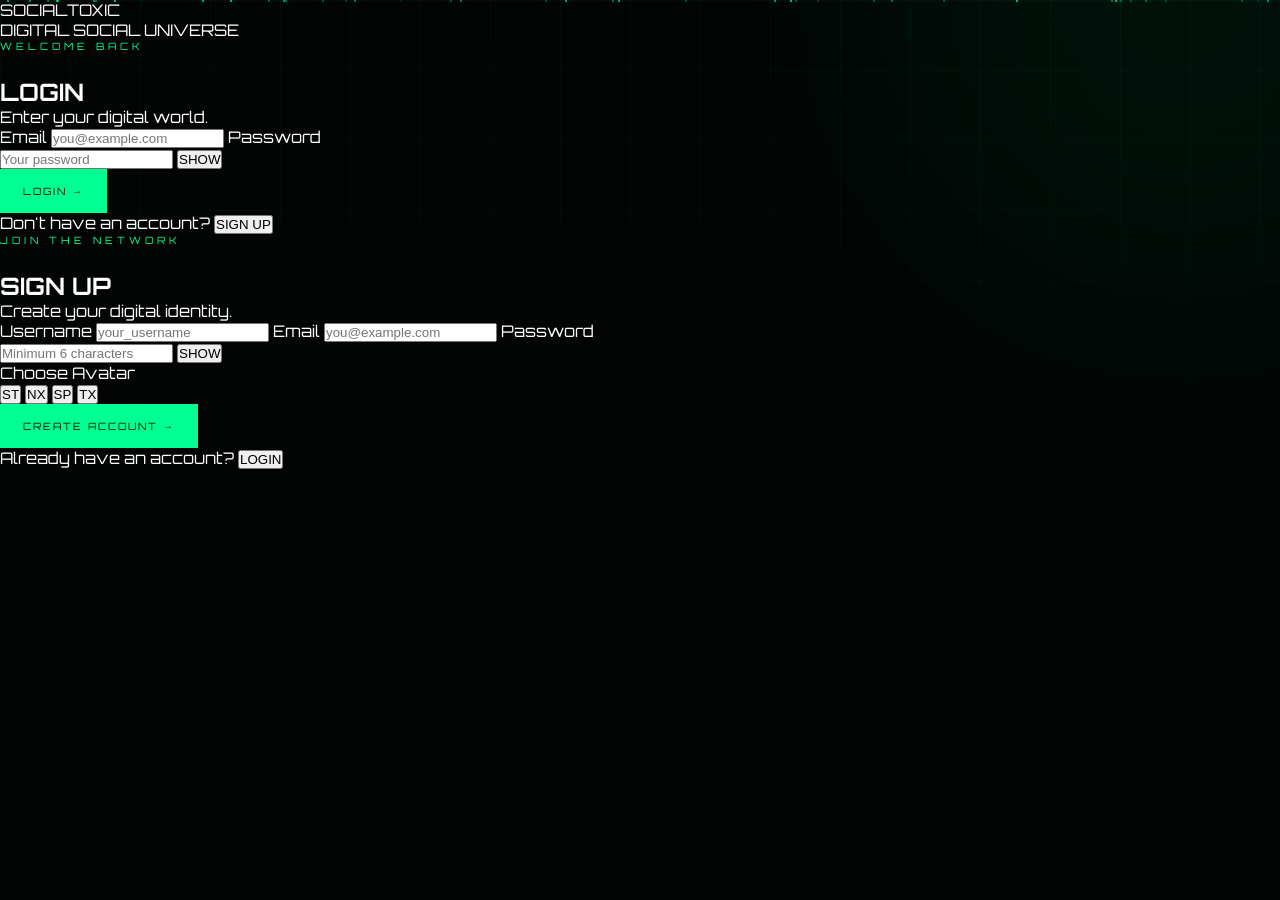
==== auth.html @ e110e4df "Create auth.html hehehe" ====
<!DOCTYPE html>
<html lang="en">
<head>
<meta charset="UTF-8">
<meta name="viewport" content="width=device-width, initial-scale=1.0">

<title>Login | Social Toxic</title>

<link rel="stylesheet" href="style.css">
</head>

<body class="auth-page">

<div id="particles"></div>

<div class="auth-background">
    <div class="auth-orb orb-one"></div>
    <div class="auth-orb orb-two"></div>
</div>

<main class="auth-wrapper">

    <section class="auth-card">

        <div class="auth-brand">
            SOCIAL<span>TOXIC</span>
        </div>

        <div class="auth-subtitle">
            DIGITAL SOCIAL UNIVERSE
        </div>

        <!-- LOGIN -->

        <div id="loginPanel" class="auth-panel active">

            <span class="eyebrow">
                WELCOME BACK
            </span>

            <h1>
                LOGIN
            </h1>

            <p class="auth-description">
                Enter your digital world.
            </p>

            <form id="loginForm">

                <label>Email</label>

                <input
                    id="loginEmail"
                    type="email"
                    placeholder="you@example.com"
                    autocomplete="email"
                    required
                >

                <label>Password</label>

                <div class="password-field">

                    <input
                        id="loginPassword"
                        type="password"
                        placeholder="Your password"
                        autocomplete="current-password"
                        required
                    >

                    <button
                        type="button"
                        onclick="togglePassword('loginPassword')">
                        SHOW
                    </button>

                </div>

                <button
                    type="submit"
                    class="btn primary auth-submit">
                    LOGIN →
                </button>

                <div
                    id="loginMessage"
                    class="auth-message">
                </div>

            </form>

            <div class="auth-switch">
                Don't have an account?

                <button
                    type="button"
                    onclick="showSignup()">
                    SIGN UP
                </button>
            </div>

        </div>

        <!-- SIGN UP -->

        <div id="signupPanel" class="auth-panel">

            <span class="eyebrow">
                JOIN THE NETWORK
            </span>

            <h1>
                SIGN UP
            </h1>

            <p class="auth-description">
                Create your digital identity.
            </p>

            <form id="signupForm">

                <label>Username</label>

                <input
                    id="signupUsername"
                    type="text"
                    placeholder="your_username"
                    minlength="3"
                    maxlength="20"
                    autocomplete="username"
                    required
                >

                <label>Email</label>

                <input
                    id="signupEmail"
                    type="email"
                    placeholder="you@example.com"
                    autocomplete="email"
                    required
                >

                <label>Password</label>

                <div class="password-field">

                    <input
                        id="signupPassword"
                        type="password"
                        placeholder="Minimum 6 characters"
                        minlength="6"
                        autocomplete="new-password"
                        required
                    >

                    <button
                        type="button"
                        onclick="togglePassword('signupPassword')">
                        SHOW
                    </button>

                </div>

                <label>Choose Avatar</label>

                <div
                    id="avatarChoices"
                    class="avatar-choices">

                    <button
                        type="button"
                        class="avatar-choice selected"
                        data-avatar="cyber">
                        <span class="avatar-image avatar-cyber">ST</span>
                    </button>

                    <button
                        type="button"
                        class="avatar-choice"
                        data-avatar="neon">
                        <span class="avatar-image avatar-neon">NX</span>
                    </button>

                    <button
                        type="button"
                        class="avatar-choice"
                        data-avatar="space">
                        <span class="avatar-image avatar-space">SP</span>
                    </button>

                    <button
                        type="button"
                        class="avatar-choice"
                        data-avatar="toxic">
                        <span class="avatar-image avatar-toxic">TX</span>
                    </button>

                </div>

                <button
                    type="submit"
                    class="btn primary auth-submit">
                    CREATE ACCOUNT →
                </button>

                <div
                    id="signupMessage"
                    class="auth-message">
                </div>

            </form>

            <div class="auth-switch">
                Already have an account?

                <button
                    type="button"
                    onclick="showLogin()">
                    LOGIN
                </button>
            </div>

        </div>

    </section>

</main>

<script src="script.js"></script>

</body>
</html>
---- style.css ----
@import url('https://fonts.googleapis.com/css2?family=Orbitron:wght@400;500;600;700;800;900&display=swap');

:root {
    --green: #00ff91;
    --bg: #020504;
    --panel: rgba(255,255,255,.035);
    --border: rgba(255,255,255,.09);
    --text: #fff;
    --muted: #707775;
}

* {
    margin: 0;
    padding: 0;
    box-sizing: border-box;
}

html {
    scroll-behavior: smooth;
}

body {
    background: var(--bg);
    color: var(--text);
    font-family: Orbitron, sans-serif;
    overflow-x: hidden;
}

/* GRID */

body::before {
    content: "";
    position: fixed;
    inset: 0;

    background:
        linear-gradient(rgba(0,255,145,.035) 1px, transparent 1px),
        linear-gradient(90deg, rgba(0,255,145,.035) 1px, transparent 1px);

    background-size: 70px 70px;

    mask-image: linear-gradient(
        to bottom,
        black,
        transparent 90%
    );

    pointer-events: none;
    z-index: -5;
}

/* LIGHT */

body::after {
    content: "";

    position: fixed;

    width: 600px;
    height: 600px;

    border-radius: 50%;

    background: rgba(0,255,145,.05);

    filter: blur(120px);

    top: -300px;
    right: -200px;

    z-index: -6;
}

/* PARTICLES */

#particles {
    position: fixed;
    inset: 0;

    pointer-events: none;

    z-index: -1;
}

.particle {
    position: absolute;

    width: 2px;
    height: 2px;

    background: var(--green);

    border-radius: 50%;

    box-shadow:
        0 0 10px var(--green);

    animation:
        particleFloat linear infinite;
}

@keyframes particleFloat {

    from {
        transform:
            translate3d(0,100vh,0)
            rotate(0deg);
        opacity: 0;
    }

    20% {
        opacity: .8;
    }

    80% {
        opacity: .8;
    }

    to {
        transform:
            translate3d(100px,-20vh,0)
            rotate(360deg);
        opacity: 0;
    }
}

/* HEADER */

header {
    height: 82px;

    padding: 0 6%;

    display: flex;
    align-items: center;
    justify-content: space-between;

    position: sticky;
    top: 0;

    z-index: 100;

    background: rgba(2,5,4,.75);

    backdrop-filter: blur(20px);

    border-bottom:
        1px solid var(--border);
}

.logo {
    text-decoration: none;

    color: white;

    font-size: 21px;
    font-weight: 900;

    letter-spacing: 2px;
}

.logo span {
    color: var(--green);
}

nav {
    display: flex;
    gap: 35px;
}

nav a {
    color: #777;

    text-decoration: none;

    font-size: 10px;

    letter-spacing: 2px;

    transition: .3s;
}

nav a:hover,
nav a.active {
    color: var(--green);

    text-shadow:
        0 0 15px rgba(0,255,145,.6);
}

.nav-right {
    display: flex;
    align-items: center;
    gap: 15px;
}

#navUser {
    font-size: 10px;
    color: var(--green);
}

.menu-btn {
    display: none;

    background: none;

    border: 0;

    color: white;

    font-size: 24px;
}

/* LOADER */

#loader {
    position: fixed;
    inset: 0;

    background: #020504;

    display: flex;
    align-items: center;
    justify-content: center;
    flex-direction: column;

    z-index: 1000;

    transition:
        opacity .7s,
        visibility .7s;
}

#loader.hide {
    opacity: 0;
    visibility: hidden;
}

.loader-logo {
    font-size: 25px;
    font-weight: 900;
}

.loader-logo span {
    color: var(--green);
}

.loader-bar {
    width: 180px;
    height: 2px;

    background: #111;

    margin-top: 25px;

    overflow: hidden;
}

.loader-bar::after {
    content: "";

    display: block;

    height: 100%;
    width: 100%;

    background: var(--green);

    transform:
        translateX(-100%);

    animation:
        load 1.4s forwards;
}

@keyframes load {

    to {
        transform: translateX(0);
    }

}

/* PAGE TRANSITION */

.page-transition {
    animation:
        pageIn .9s cubic-bezier(.2,.7,.2,1);
}

@keyframes pageIn {

    from {
        opacity: 0;
        transform:
            perspective(1000px)
            rotateX(8deg)
            translateY(50px)
            scale(.96);
    }

    to {
        opacity: 1;
        transform:
            perspective(1000px)
            rotateX(0)
            translateY(0)
            scale(1);
    }

}

/* HERO */

.hero {
    min-height:
        calc(100vh - 82px);

    padding:
        80px 8%;

    display: flex;

    align-items: center;

    position: relative;
}

.hero-content {
    width: 55%;

    position: relative;

    z-index: 5;
}

.eyebrow {
    color: var(--green);

    font-size: 10px;

    letter-spacing: 4px;

    margin-bottom: 25px;

    display: block;
}

.hero h1,
.page-hero h1 {
    font-size:
        clamp(65px,9vw,145px);

    line-height: .82;

    letter-spacing: -7px;
}

.hero h1 span,
.page-hero h1 span,
h2 b,
.big-text span {
    color: var(--green);
}

.hero p,
.page-hero p {
    color: var(--muted);

    max-width: 570px;

    font-family: Arial, sans-serif;

    line-height: 1.8;

    margin:
        35px 0;
}

.hero-buttons {
    display: flex;
    gap: 15px;
    flex-wrap: wrap;
}

.btn {
    display: inline-block;

    border:
        1px solid var(--border);

    background:
        rgba(255,255,255,.02);

    color: white;

    padding:
        15px 22px;

    font-family: Orbitron;

    font-size: 10px;

    letter-spacing: 2px;

    text-decoration: none;

    cursor: pointer;

    transition: .35s;
}

.btn:hover {
    border-color: var(--green);

    transform:
        translateY(-5px)
        perspective(500px)
        rotateX(8deg);

    box-shadow:
        0 15px 40px rgba(0,255,145,.08);
}

.btn.primary {
    background: var(--green);

    color: #001208;

    border-color: var(--green);
}

.btn.danger {
    color: #ff667a;
    border-color: rgba(255,80,100,.3);
}

.full {
    width: 100%;
}

/* HERO 3D */

.hero-3d {
    position: absolute;

    right: 7%;

    width: 480px;
    height: 480px;

    perspective: 1000px;
}

.planet {
    position: absolute;

    left: 120px;
    top: 110px;

    width: 240px;
    height: 240px;

    border-radius: 50%;

    transform-style: preserve-3d;

    animation:
        planetFloat 5s ease-in-out infinite;

    background:
        radial-gradient(
            circle at 35% 30%,
            rgba(0,255,145,.2),
            rgba(0,0,0,.8) 65%
        );

    box-shadow:
        inset -25px -20px 60px #000,
        0 0 70px rgba(0,255,145,.08);
}

.planet-core {
    position: absolute;

    inset: 0;

    display: flex;

    align-items: center;
    justify-content: center;

    color: var(--green);

    font-size: 35px;
    font-weight: 900;

    text-shadow:
        0 0 30px var(--green);
}

.planet-ring {
    position: absolute;

    width: 380px;
    height: 90px;

    border:
        1px solid rgba(0,255,145,.6);

    border-radius: 50%;

    left: -70px;
    top: 75px;

    transform-style: preserve-3d;
}

.ring-a {
    transform: rotateX(70deg) rotateZ(10deg);

    animation:
        ringSpin 8s linear infinite;
}

.ring-b {
    transform: rotateX(70deg) rotateZ(-50deg);

    opacity: .4;

    animation:
        ringSpin 11s linear infinite reverse;
}

.ring-c {
    transform: rotateY(70deg);

    opacity: .2;

    animation:
        ringSpin 15s linear infinite;
}

@keyframes ringSpin {

    to {
        transform:
            rotateX(70deg)
            rotateZ(370deg);
    }

}

@keyframes planetFloat {

    0%,100% {
        transform:
            translateY(0)
            rotateY(0);
    }

    50% {
        transform:
            translateY(-25px)
            rotateY(25deg);
    }

}

/* CUBE */

.floating-cube {
    position: absolute;

    width: 100px;
    height: 100px;

    right: 30px;
    top: 50px;

    transform-style: preserve-3d;

    animation:
        cubeRotate 9s linear infinite;
}

.cube-face {
    position: absolute;

    width: 100px;
    height: 100px;

    border:
        1px solid var(--green);

    background:
        rgba(0,255,145,.025);

    color: var(--green);

    display: flex;

    align-items: center;
    justify-content: center;

    font-size: 12px;

    box-shadow:
        inset 0 0 30px rgba(0,255,145,.08);
}

.cube-front {
    transform: translateZ(50px);
}

.cube-back {
    transform:
        rotateY(180deg)
        translateZ(50px);
}

.cube-left {
    transform:
        rotateY(-90deg)
        translateZ(50px);
}

.cube-right {
    transform:
        rotateY(90deg)
        translateZ(50px);
}

.cube-top {
    transform:
        rotateX(90deg)
        translateZ(50px);
}

.cube-bottom {
    transform:
        rotateX(-90deg)
        translateZ(50px);
}

@keyframes cubeRotate {

    to {
        transform:
            rotateX(360deg)
            rotateY(360deg)
            rotateZ(180deg);
    }

}

/* STATS */

.stats-section {
    padding:
        70px 8%;

    border-top:
        1px solid var(--border);

    border-bottom:
        1px solid var(--border);

    display: flex;

    justify-content: center;

    gap: 150px;
}

.stat {
    text-align: center;
}

.stat strong {
    font-size: 30px;

    color: var(--green);
}

.stat span {
    display: block;

    color: #555;

    font-size: 9px;

    letter-spacing: 3px;

    margin-top: 10px;
}

/* FEATURE */

.feature-section {
    padding:
        150px 8%;
}

.section-heading {
    margin-bottom: 80px;
}

.section-heading span {
    color: #555;

    font-size: 10px;

    letter-spacing: 3px;
}

.section-heading h2 {
    margin-top: 25px;

    font-size:
        clamp(50px,7vw,100px);

    line-height: .9;
}

.feature-grid {
    display: grid;

    grid-template-columns:
        repeat(3,1fr);

    gap: 25px;
}

.feature-card {
    min-height: 320px;

    padding: 35px;

    border:
        1px solid var(--border);

    background:
        linear-gradient(
            145deg,
            rgba(255,255,255,.035),
            rgba(255,255,255,.005)
        );

    transform-style: preserve-3d;

    transition:
        transform .15s ease,
        border .3s;
}

.feature-card:hover {
    border-color:
        rgba(0,255,145,.5);
}

.feature-number {
    color: #333;
}

.feature-icon {
    font-size: 40px;

    color: var(--green);

    margin:
        50px 0 25px;
}

.feature-card h3 {
    margin-bottom: 15px;
}

.feature-card p {
    color: #666;

    font-family: Arial;

    line-height: 1.7;
}

/* BIG 3D */

.big-3d-section {
    height: 700px;

    position: relative;

    display: flex;

    align-items: center;

    justify-content: center;

    overflow: hidden;
}

.wire-sphere {
    position: absolute;

    width: 500px;
    height: 500px;

    border-radius: 50%;

    border:
        1px solid rgba(0,255,145,.3);

    box-shadow:
        inset 0 0 70px rgba(0,255,145,.05),
        0 0 80px rgba(0,255,145,.06);

    animation:
        sphereRotate 12s linear infinite;
}

.wire-sphere::before,
.wire-sphere::after {
    content: "";

    position: absolute;

    inset: 25px;

    border:
        1px solid rgba(0,255,145,.25);

    border-radius: 50%;
}

.wire-sphere::after {
    transform:
        rotateX(70deg);
}

@keyframes sphereRotate {

    to {
        transform:
            rotateY(360deg)
            rotateX(360deg);
    }

}

.big-text {
    position: relative;

    z-index: 2;

    text-align: center;

    font-size:
        clamp(50px,8vw,110px);

    line-height: .85;

    font-weight: 900;
}

/* PAGE */

.page {
    padding:
        110px 8%;

    min-height:
        calc(100vh - 82px);
}

.page-hero {
    margin-bottom: 90px;
}

.page-hero h1 {
    margin-bottom: 25px;
}

/* SEARCH */

.search-area {
    margin-bottom: 40px;
}

.search-area input {
    width: 100%;

    max-width: 600px;

    padding: 18px 20px;

    background:
        rgba(255,255,255,.025);

    border:
        1px solid var(--border);

    color: white;

    outline: none;

    font-family: Orbitron;
}

.search-area input:focus {
    border-color:
        var(--green);

    box-shadow:
        0 0 30px rgba(0,255,145,.05);
}

/* TRENDING */

.trend-grid {
    display: grid;

    grid-template-columns:
        repeat(2,1fr);

    gap: 25px;
}

.trend-card {
    min-height: 330px;

    padding: 35px;

    position: relative;

    overflow: hidden;

    border:
        1px solid var(--border);

    background:
        rgba(255,255,255,.025);

    transform-style: preserve-3d;

    transition: .4s;
}

.trend-card:hover {
    border-color:
        var(--green);

    transform:
        perspective(1000px)
        rotateX(5deg)
        rotateY(-5deg)
        translateY(-10px);
}

.trend-big {
    position: absolute;

    right: 25px;
    top: 20px;

    font-size: 100px;

    font-weight: 900;

    color:
        rgba(0,255,145,.035);

    transform:
        translateZ(50px);
}

.trend-card h2 {
    margin-top: 150px;

    position: relative;

    z-index: 2;
}

.trend-card p {
    color: #666;

    margin:
        15px 0 25px;
}

.trend-card button {
    background: none;

    border:
        1px solid var(--border);

    color: #888;

    padding: 10px 15px;

    cursor: pointer;
}

/* COMMUNITY */

.community-layout {
    display: grid;

    grid-template-columns:
        minmax(0,1.5fr)
        minmax(280px,.7fr);

    gap: 30px;
}

.create-box,
.post-card,
.rooms {
    border:
        1px solid var(--border);

    background:
        rgba(255,255,255,.025);

    padding: 25px;

    margin-bottom: 25px;
}

.create-user {
    display: flex;

    align-items: center;

    gap: 12px;
}

.mini-avatar {
    width: 45px;
    height: 45px;

    border:
        1px solid var(--green);

    border-radius: 50%;

    display: flex;

    align-items: center;
    justify-content: center;

    color: var(--green);
}

.create-box textarea {
    width: 100%;

    height: 120px;

    margin:
        20px 0;

    resize: vertical;

    background:
        rgba(0,0,0,.3);

    border:
        1px solid var(--border);

    color: white;

    padding: 15px;

    font-family: Arial;

    outline: none;
}

.create-footer {
    display: flex;

    justify-content: space-between;

    align-items: center;
}

#postStatus {
    color: #555;

    font-size: 9px;
}

.post-card {
    transition: .4s;
}

.post-card:hover {
    transform:
        translateY(-5px);

    border-color:
        rgba(0,255,145,.3);
}

.post-header {
    display: flex;

    gap: 12px;

    align-items: center;
}

.post-avatar {
    width: 42px;
    height: 42px;

    border-radius: 50%;

    border:
        1px solid var(--green);

    display: flex;

    align-items: center;
    justify-content: center;

    color: var(--green);
}

.post-time {
    color: #444;

    font-size: 9px;
}

.post-content {
    margin:
        25px 0;

    color: #bbb;

    font-family: Arial;

    line-height: 1.7;

    white-space: pre-wrap;
}

.post-actions {
    display: flex;

    gap: 8px;
}

.post-actions button {
    background:
        rgba(255,255,255,.02);

    border:
        1px solid var(--border);

    color: #777;

    padding: 9px 12px;

    cursor: pointer;
}

.post-actions button:hover {
    color: var(--green);

    border-color:
        var(--green);
}

.rooms {
    position: sticky;
    top: 110px;

    height: fit-content;
}

.rooms h3 {
    margin-bottom: 20px;
}

.room {
    display: flex;

    align-items: center;

    gap: 15px;

    padding:
        18px 0;

    border-bottom:
        1px solid #111;
}

.online {
    width: 8px;
    height: 8px;

    border-radius: 50%;

    background: var(--green);

    box-shadow:
        0 0 10px var(--green);
}

.room small {
    display: block;

    color: #555;

    margin-top: 5px;
}

/* PROFILE */

.profile-container {
    display: flex;

    justify-content: center;
}

.profile-card {
    width: min(850px,100%);

    text-align: center;

    padding: 70px 30px;

    border:
        1px solid var(--border);

    background:
        rgba(255,255,255,.02);

    transform-style: preserve-3d;
}

.profile-avatar {
    width: 170px;
    height: 170px;

    margin:
        0 auto 40px;

    border:
        1px solid var(--green);

    border-radius: 50%;

    display: flex;

    align-items: center;
    justify-content: center;

    color: var(--green);

    font-size: 40px;

    font-weight: 900;

    box-shadow:
        0 0 50px rgba(0,255,145,.06);

    animation:
        avatarFloat 4s ease-in-out infinite;
}

@keyframes avatarFloat {

    50% {
        transform:
            translateY(-12px)
            rotateY(15deg);
    }

}

.profile-card h1 {
    font-size:
        clamp(50px,7vw,90px);

    margin-top: 20px;
}

.username {
    color: var(--green);

    margin:
        20px 0;
}

.profile-card > p {
    color: #666;

    font-family: Arial;

    max-width: 500px;

    margin: auto;
}

.profile-stats {
    display: flex;

    justify-content: center;

    gap: 80px;

    margin:
        50px 0;
}

.profile-stats strong {
    display: block;

    font-size: 25px;
}

.profile-stats span {
    display: block;

    color: #555;

    font-size: 9px;

    margin-top: 8px;
}

.profile-buttons {
    display: flex;

    justify-content: center;

    gap: 10px;

    flex-wrap: wrap;
}

/* MODAL */

.modal {
    position: fixed;

    inset: 0;

    background:
        rgba(0,0,0,.75);

    backdrop-filter:
        blur(15px);

    display: none;

    align-items: center;
    justify-content: center;

    z-index: 500;

    padding: 20px;
}

.modal.active {
    display: flex;

    animation:
        modalIn .4s ease;
}

@keyframes modalIn {

    from {
        opacity: 0;

        transform:
            perspective(1000px)
            rotateX(-20deg)
            scale(.8);
    }

    to {
        opacity: 1;

        transform:
            rotateX(0)
            scale(1);
    }

}

.modal-box {
    width: min(500px,100%);

    padding: 35px;

    background:
        #060907;

    border:
        1px solid var(--green);

    box-shadow:
        0 0 80px rgba(0,255,145,.08);

    position: relative;
}

.modal-box h2 {
    margin-bottom: 30px;
}

.modal-box h2 span {
    color: var(--green);
}

.modal-box label {
    display: block;

    color: #555;

    font-size: 9px;

    margin:
        18px 0 7px;
}

.modal-box input,
.modal-box textarea {
    width: 100%;

    padding: 13px;

    background:
        #020403;

    border:
        1px solid #1a1f1c;

    color: white;

    outline: none;

    font-family: Arial;
}

.modal-box textarea {
    height: 100px;

    resize: vertical;
}

.modal-box input:focus,
.modal-box textarea:focus {
    border-color:
        var(--green);
}

.close {
    position: absolute;

    top: 15px;
    right: 20px;

    background: none;

    border: 0;

    color: #777;

    font-size: 25px;

    cursor: pointer;
}

.setting-row {
    display: flex;

    align-items: center;

    justify-content: space-between;

    padding:
        20px 0;

    border-bottom:
        1px solid #151515;
}

.setting-row small {
    display: block;

    color: #555;

    margin-top: 5px;
}

/* FOOTER */

footer {
    padding:
        35px 8%;

    border-top:
        1px solid #111;

    color: #444;

    font-size: 9px;

    letter-spacing: 2px;

    display: flex;

    justify-content: space-between;
}

/* DISABLE 3D */

body.no-3d .tilt,
body.no-3d .planet,
body.no-3d .floating-cube,
body.no-3d .wire-sphere {
    animation: none !important;

    transform: none !important;
}

/* MOBILE */

@media(max-width:850px) {

    nav {
        display: none;
    }

    .menu-btn {
        display: block;
    }

    #navUser {
        display: none;
    }

    .hero {
        flex-direction: column;

        align-items: flex-start;

        padding-top: 80px;
    }

    .hero-content {
        width: 100%;
    }

    .hero-3d {
        position: relative;

        right: auto;

        width: 330px;
        height: 350px;

        margin:
            70px auto 0;

        transform:
            scale(.75);
    }

    .stats-section {
        gap: 30px;

        justify-content:
            space-between;
    }

    .feature-grid,
    .trend-grid,
    .community-layout {
        grid-template-columns: 1fr;
    }

    .rooms {
        position: relative;
        top: 0;
    }

    .profile-stats {
        gap: 25px;
    }

    footer {
        flex-direction: column;

        gap: 10px;
    }

}
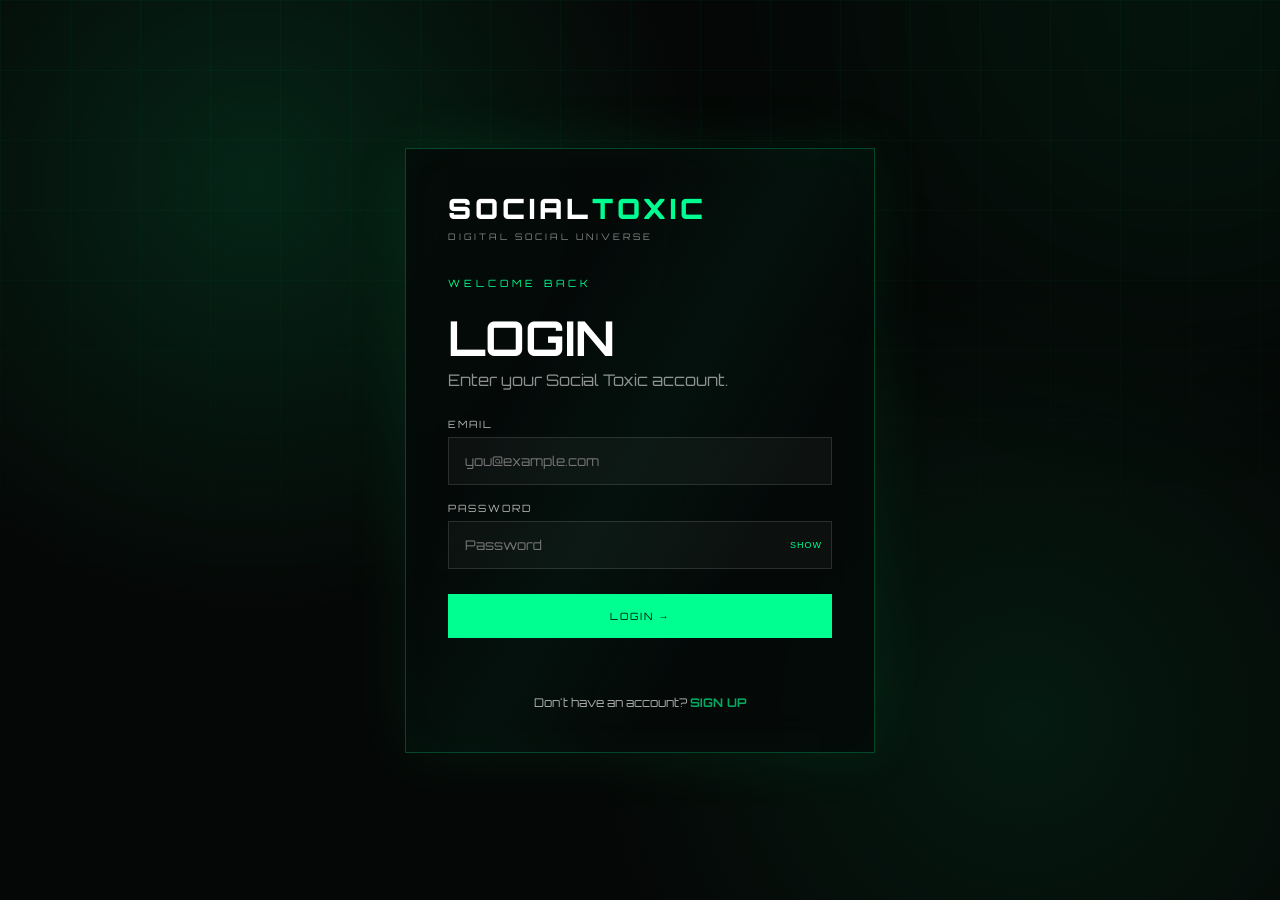
==== commit 02ccf5c8: "Update auth.html" ====
--- a/auth.html
+++ b/auth.html
@@ -13,14 +13,9 @@
 
 <div id="particles"></div>
 
-<div class="auth-background">
-    <div class="auth-orb orb-one"></div>
-    <div class="auth-orb orb-two"></div>
-</div>
-
 <main class="auth-wrapper">
 
-    <section class="auth-card">
+    <div class="auth-card">
 
         <div class="auth-brand">
             SOCIAL<span>TOXIC</span>
@@ -32,18 +27,16 @@
 
         <!-- LOGIN -->
 
-        <div id="loginPanel" class="auth-panel active">
+        <section id="loginPanel" class="auth-panel active">
 
             <span class="eyebrow">
                 WELCOME BACK
             </span>
 
-            <h1>
-                LOGIN
-            </h1>
+            <h1>LOGIN</h1>
 
             <p class="auth-description">
-                Enter your digital world.
+                Enter your Social Toxic account.
             </p>
 
             <form id="loginForm">
@@ -54,7 +47,6 @@
                     id="loginEmail"
                     type="email"
                     placeholder="you@example.com"
-                    autocomplete="email"
                     required
                 >
 
@@ -65,8 +57,7 @@
                     <input
                         id="loginPassword"
                         type="password"
-                        placeholder="Your password"
-                        autocomplete="current-password"
+                        placeholder="Password"
                         required
                     >
 
@@ -92,6 +83,7 @@
             </form>
 
             <div class="auth-switch">
+
                 Don't have an account?
 
                 <button
@@ -99,21 +91,21 @@
                     onclick="showSignup()">
                     SIGN UP
                 </button>
+
             </div>
 
-        </div>
+        </section>
+
 
         <!-- SIGN UP -->
 
-        <div id="signupPanel" class="auth-panel">
+        <section id="signupPanel" class="auth-panel">
 
             <span class="eyebrow">
-                JOIN THE NETWORK
+                JOIN SOCIAL TOXIC
             </span>
 
-            <h1>
-                SIGN UP
-            </h1>
+            <h1>SIGN UP</h1>
 
             <p class="auth-description">
                 Create your digital identity.
@@ -129,7 +121,6 @@
                     placeholder="your_username"
                     minlength="3"
                     maxlength="20"
-                    autocomplete="username"
                     required
                 >
 
@@ -139,7 +130,6 @@
                     id="signupEmail"
                     type="email"
                     placeholder="you@example.com"
-                    autocomplete="email"
                     required
                 >
 
@@ -152,7 +142,6 @@
                         type="password"
                         placeholder="Minimum 6 characters"
                         minlength="6"
-                        autocomplete="new-password"
                         required
                     >
 
@@ -164,41 +153,41 @@
 
                 </div>
 
+
                 <label>Choose Avatar</label>
 
-                <div
-                    id="avatarChoices"
-                    class="avatar-choices">
+                <div class="avatar-choices">
 
                     <button
                         type="button"
                         class="avatar-choice selected"
-                        data-avatar="cyber">
-                        <span class="avatar-image avatar-cyber">ST</span>
+                        data-avatar="ST">
+                        ST
                     </button>
 
                     <button
                         type="button"
                         class="avatar-choice"
-                        data-avatar="neon">
-                        <span class="avatar-image avatar-neon">NX</span>
+                        data-avatar="NX">
+                        NX
                     </button>
 
                     <button
                         type="button"
                         class="avatar-choice"
-                        data-avatar="space">
-                        <span class="avatar-image avatar-space">SP</span>
+                        data-avatar="SP">
+                        SP
                     </button>
 
                     <button
                         type="button"
                         class="avatar-choice"
-                        data-avatar="toxic">
-                        <span class="avatar-image avatar-toxic">TX</span>
-                    </button>
-
-                </div>
+                        data-avatar="TX">
+                        TX
+                    </button>
+
+                </div>
+
 
                 <button
                     type="submit"
@@ -213,7 +202,9 @@
 
             </form>
 
+
             <div class="auth-switch">
+
                 Already have an account?
 
                 <button
@@ -221,11 +212,12 @@
                     onclick="showLogin()">
                     LOGIN
                 </button>
+
             </div>
 
-        </div>
-
-    </section>
+        </section>
+
+    </div>
 
 </main>
 
--- a/style.css
+++ b/style.css
@@ -1605,3 +1605,319 @@
     }
 
 }
+/* ==========================================
+   AUTHENTICATION
+========================================== */
+
+.auth-page {
+    min-height: 100vh;
+    overflow-x: hidden;
+    display: flex;
+    align-items: center;
+    justify-content: center;
+    background:
+        radial-gradient(
+            circle at 20% 20%,
+            rgba(0,255,145,.12),
+            transparent 35%
+        ),
+        radial-gradient(
+            circle at 80% 80%,
+            rgba(0,255,145,.08),
+            transparent 35%
+        ),
+        #050706;
+}
+
+.auth-wrapper {
+    position: relative;
+    z-index: 10;
+    width: min(92%, 470px);
+    padding: 30px 0;
+}
+
+.auth-card {
+    position: relative;
+    padding: 42px;
+    border: 1px solid rgba(0,255,145,.25);
+    background: rgba(5,10,8,.88);
+    backdrop-filter: blur(20px);
+    box-shadow:
+        0 0 60px rgba(0,255,145,.08),
+        inset 0 0 40px rgba(0,255,145,.025);
+    transform-style: preserve-3d;
+}
+
+.auth-card::before {
+    content: "";
+    position: absolute;
+    inset: 0;
+    pointer-events: none;
+    background:
+        linear-gradient(
+            120deg,
+            transparent 30%,
+            rgba(0,255,145,.08),
+            transparent 70%
+        );
+    opacity: .5;
+}
+
+.auth-brand {
+    position: relative;
+    font-size: 28px;
+    font-weight: 900;
+    letter-spacing: 4px;
+    margin-bottom: 5px;
+}
+
+.auth-brand span {
+    color: var(--green, #00ff91);
+}
+
+.auth-subtitle {
+    position: relative;
+    font-size: 9px;
+    letter-spacing: 3px;
+    opacity: .5;
+    margin-bottom: 35px;
+}
+
+.auth-panel {
+    display: none;
+    position: relative;
+}
+
+.auth-panel.active {
+    display: block;
+    animation: authPanelIn .4s ease;
+}
+
+@keyframes authPanelIn {
+    from {
+        opacity: 0;
+        transform: translateY(15px);
+    }
+
+    to {
+        opacity: 1;
+        transform: translateY(0);
+    }
+}
+
+.auth-panel h1 {
+    margin: 8px 0;
+    font-size: 48px;
+    line-height: 1;
+}
+
+.auth-description {
+    opacity: .55;
+    margin-bottom: 28px;
+}
+
+.auth-panel label {
+    display: block;
+    margin: 17px 0 7px;
+    font-size: 10px;
+    letter-spacing: 2px;
+    text-transform: uppercase;
+    opacity: .7;
+}
+
+.auth-panel input {
+    width: 100%;
+    box-sizing: border-box;
+    padding: 15px 16px;
+    border: 1px solid rgba(255,255,255,.12);
+    outline: none;
+    background: rgba(255,255,255,.035);
+    color: white;
+    font-family: inherit;
+    transition: .25s;
+}
+
+.auth-panel input:focus {
+    border-color: var(--green, #00ff91);
+    box-shadow: 0 0 18px rgba(0,255,145,.12);
+}
+
+.password-field {
+    position: relative;
+}
+
+.password-field input {
+    padding-right: 65px;
+}
+
+.password-field button {
+    position: absolute;
+    right: 10px;
+    top: 50%;
+    transform: translateY(-50%);
+    border: 0;
+    background: transparent;
+    color: var(--green, #00ff91);
+    font-size: 9px;
+    cursor: pointer;
+    letter-spacing: 1px;
+}
+
+.auth-submit {
+    width: 100%;
+    margin-top: 25px;
+}
+
+.auth-switch {
+    margin-top: 25px;
+    text-align: center;
+    font-size: 12px;
+    opacity: .65;
+}
+
+.auth-switch button {
+    border: 0;
+    background: transparent;
+    color: var(--green, #00ff91);
+    cursor: pointer;
+    font: inherit;
+    font-weight: bold;
+}
+
+.auth-message {
+    min-height: 20px;
+    margin-top: 12px;
+    text-align: center;
+    font-size: 11px;
+}
+
+.auth-message.error {
+    color: #ff5d72;
+}
+
+.auth-message.success {
+    color: var(--green, #00ff91);
+}
+
+/* ==========================================
+   BUILT-IN AVATARS
+========================================== */
+
+.avatar-choices {
+    display: flex;
+    gap: 12px;
+    margin-top: 10px;
+}
+
+.avatar-choice {
+    padding: 0;
+    border: 2px solid transparent;
+    background: transparent;
+    cursor: pointer;
+    border-radius: 50%;
+}
+
+.avatar-choice.selected {
+    border-color: var(--green, #00ff91);
+    box-shadow: 0 0 20px rgba(0,255,145,.3);
+}
+
+.avatar-image {
+    width: 54px;
+    height: 54px;
+    display: flex;
+    align-items: center;
+    justify-content: center;
+    border-radius: 50%;
+    font-size: 13px;
+    font-weight: 900;
+    letter-spacing: 1px;
+    color: white;
+    position: relative;
+    overflow: hidden;
+}
+
+.avatar-cyber {
+    background:
+        radial-gradient(circle at 30% 30%, #00ff91, transparent 25%),
+        linear-gradient(135deg, #071f16, #00a866);
+}
+
+.avatar-neon {
+    background:
+        radial-gradient(circle at 70% 20%, #fff, transparent 8%),
+        linear-gradient(135deg, #17102d, #5d18d5);
+}
+
+.avatar-space {
+    background:
+        radial-gradient(circle at 30% 25%, white, transparent 5%),
+        radial-gradient(circle at 70% 65%, #00ff91, transparent 8%),
+        linear-gradient(135deg, #02030b, #12315d);
+}
+
+.avatar-toxic {
+    background:
+        radial-gradient(circle at 50% 20%, #d7ff00, transparent 15%),
+        linear-gradient(135deg, #142000, #527000);
+}
+
+/* ==========================================
+   AUTH ORBS
+========================================== */
+
+.auth-orb {
+    position: fixed;
+    border-radius: 50%;
+    pointer-events: none;
+    filter: blur(1px);
+    opacity: .5;
+}
+
+.orb-one {
+    width: 280px;
+    height: 280px;
+    top: 5%;
+    left: -100px;
+    border: 1px solid rgba(0,255,145,.2);
+    box-shadow:
+        0 0 80px rgba(0,255,145,.12);
+    animation: orbFloat 7s ease-in-out infinite;
+}
+
+.orb-two {
+    width: 200px;
+    height: 200px;
+    bottom: 5%;
+    right: -70px;
+    border: 1px solid rgba(0,255,145,.18);
+    box-shadow:
+        0 0 70px rgba(0,255,145,.1);
+    animation: orbFloat 9s ease-in-out infinite reverse;
+}
+
+@keyframes orbFloat {
+    0%,100% {
+        transform: translateY(0) rotate(0deg);
+    }
+
+    50% {
+        transform: translateY(-25px) rotate(15deg);
+    }
+}
+
+@media (max-width: 600px) {
+
+    .auth-card {
+        padding: 28px 22px;
+    }
+
+    .auth-panel h1 {
+        font-size: 38px;
+    }
+
+    .avatar-image {
+        width: 48px;
+        height: 48px;
+    }
+}
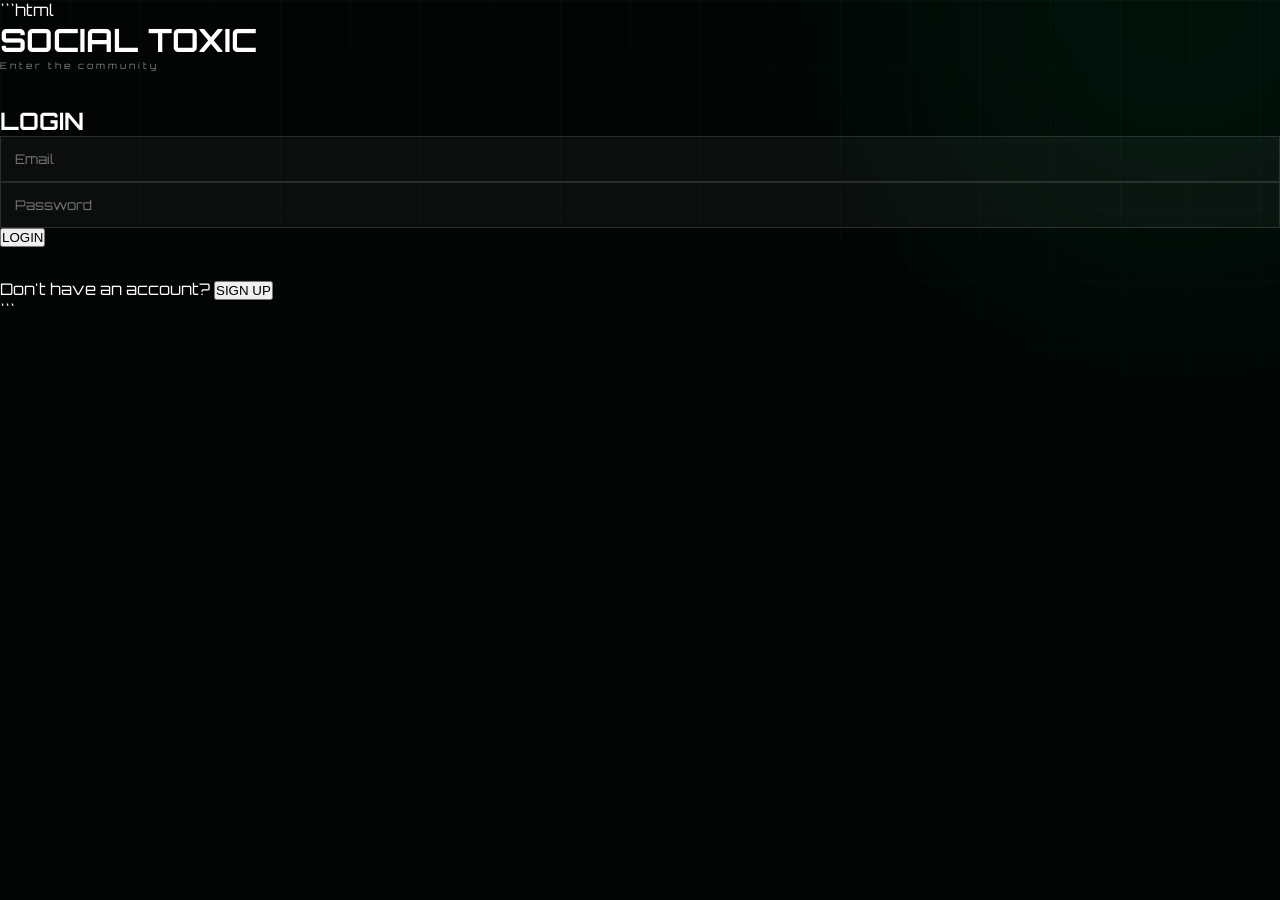
==== commit eb832058: "Update auth.html" ====
--- a/auth.html
+++ b/auth.html
@@ -1,162 +1,101 @@
+```html
 <!DOCTYPE html>
 <html lang="en">
 <head>
-<meta charset="UTF-8">
-<meta name="viewport" content="width=device-width, initial-scale=1.0">
+    <meta charset="UTF-8">
+    <meta name="viewport" content="width=device-width, initial-scale=1.0">
+    <title>Social Toxic - Login</title>
 
-<title>Login | Social Toxic</title>
-
-<link rel="stylesheet" href="style.css">
+    <link rel="stylesheet" href="style.css">
 </head>
 
-<body class="auth-page">
+<body>
 
-<div id="particles"></div>
+<div class="auth-container">
 
-<main class="auth-wrapper">
+    <div class="auth-box">
 
-    <div class="auth-card">
-
-        <div class="auth-brand">
-            SOCIAL<span>TOXIC</span>
-        </div>
-
-        <div class="auth-subtitle">
-            DIGITAL SOCIAL UNIVERSE
-        </div>
+        <h1>SOCIAL TOXIC</h1>
+        <p class="auth-subtitle">Enter the community</p>
 
         <!-- LOGIN -->
+        <div id="loginPanel" class="auth-panel active">
 
-        <section id="loginPanel" class="auth-panel active">
-
-            <span class="eyebrow">
-                WELCOME BACK
-            </span>
-
-            <h1>LOGIN</h1>
-
-            <p class="auth-description">
-                Enter your Social Toxic account.
-            </p>
+            <h2>LOGIN</h2>
 
             <form id="loginForm">
-
-                <label>Email</label>
 
                 <input
                     id="loginEmail"
                     type="email"
-                    placeholder="you@example.com"
+                    placeholder="Email"
                     required
                 >
 
-                <label>Password</label>
+                <input
+                    id="loginPassword"
+                    type="password"
+                    placeholder="Password"
+                    required
+                >
 
-                <div class="password-field">
-
-                    <input
-                        id="loginPassword"
-                        type="password"
-                        placeholder="Password"
-                        required
-                    >
-
-                    <button
-                        type="button"
-                        onclick="togglePassword('loginPassword')">
-                        SHOW
-                    </button>
-
-                </div>
-
-                <button
-                    type="submit"
-                    class="btn primary auth-submit">
-                    LOGIN →
+                <button type="submit">
+                    LOGIN
                 </button>
-
-                <div
-                    id="loginMessage"
-                    class="auth-message">
-                </div>
 
             </form>
 
-            <div class="auth-switch">
+            <div id="loginMessage"
+                 class="auth-message">
+            </div>
 
+            <p>
                 Don't have an account?
-
                 <button
                     type="button"
+                    class="switch-button"
                     onclick="showSignup()">
                     SIGN UP
                 </button>
+            </p>
 
-            </div>
-
-        </section>
+        </div>
 
 
         <!-- SIGN UP -->
+        <div id="signupPanel" class="auth-panel">
 
-        <section id="signupPanel" class="auth-panel">
-
-            <span class="eyebrow">
-                JOIN SOCIAL TOXIC
-            </span>
-
-            <h1>SIGN UP</h1>
-
-            <p class="auth-description">
-                Create your digital identity.
-            </p>
+            <h2>CREATE ACCOUNT</h2>
 
             <form id="signupForm">
-
-                <label>Username</label>
 
                 <input
                     id="signupUsername"
                     type="text"
-                    placeholder="your_username"
+                    placeholder="Username"
                     minlength="3"
                     maxlength="20"
                     required
                 >
 
-                <label>Email</label>
-
                 <input
                     id="signupEmail"
                     type="email"
-                    placeholder="you@example.com"
+                    placeholder="Email"
                     required
                 >
 
-                <label>Password</label>
+                <input
+                    id="signupPassword"
+                    type="password"
+                    placeholder="Password"
+                    minlength="6"
+                    required
+                >
 
-                <div class="password-field">
+                <div class="avatar-section">
 
-                    <input
-                        id="signupPassword"
-                        type="password"
-                        placeholder="Minimum 6 characters"
-                        minlength="6"
-                        required
-                    >
-
-                    <button
-                        type="button"
-                        onclick="togglePassword('signupPassword')">
-                        SHOW
-                    </button>
-
-                </div>
-
-
-                <label>Choose Avatar</label>
-
-                <div class="avatar-choices">
+                    <p>Choose avatar</p>
 
                     <button
                         type="button"
@@ -168,60 +107,47 @@
                     <button
                         type="button"
                         class="avatar-choice"
-                        data-avatar="NX">
-                        NX
+                        data-avatar="TX">
+                        TX
                     </button>
 
                     <button
                         type="button"
                         class="avatar-choice"
-                        data-avatar="SP">
-                        SP
-                    </button>
-
-                    <button
-                        type="button"
-                        class="avatar-choice"
-                        data-avatar="TX">
-                        TX
+                        data-avatar="NX">
+                        NX
                     </button>
 
                 </div>
 
-
-                <button
-                    type="submit"
-                    class="btn primary auth-submit">
-                    CREATE ACCOUNT →
+                <button type="submit">
+                    CREATE ACCOUNT
                 </button>
-
-                <div
-                    id="signupMessage"
-                    class="auth-message">
-                </div>
 
             </form>
 
+            <div id="signupMessage"
+                 class="auth-message">
+            </div>
 
-            <div class="auth-switch">
-
+            <p>
                 Already have an account?
-
                 <button
                     type="button"
+                    class="switch-button"
                     onclick="showLogin()">
                     LOGIN
                 </button>
+            </p>
 
-            </div>
-
-        </section>
+        </div>
 
     </div>
 
-</main>
+</div>
 
 <script src="script.js"></script>
 
 </body>
 </html>
+```
--- a/style.css
+++ b/style.css
@@ -1921,3 +1921,212 @@
         height: 48px;
     }
 }
+/* ==========================================
+   LOGIN / SIGN-UP
+========================================== */
+
+.auth-page {
+    min-height: 100vh;
+    display: flex;
+    align-items: center;
+    justify-content: center;
+    background: #050706;
+}
+
+.auth-wrapper {
+    width: min(92%, 460px);
+    position: relative;
+    z-index: 10;
+}
+
+.auth-card {
+    padding: 40px;
+    background: rgba(5, 10, 8, 0.92);
+    border: 1px solid rgba(0, 255, 145, 0.3);
+    box-shadow: 0 0 60px rgba(0, 255, 145, 0.12);
+    backdrop-filter: blur(20px);
+}
+
+.auth-brand {
+    font-size: 28px;
+    font-weight: 900;
+    letter-spacing: 4px;
+}
+
+.auth-brand span {
+    color: #00ff91;
+}
+
+.auth-subtitle {
+    font-size: 9px;
+    letter-spacing: 3px;
+    opacity: .5;
+    margin-bottom: 35px;
+}
+
+.auth-panel {
+    display: none;
+}
+
+.auth-panel.active {
+    display: block;
+}
+
+.auth-panel h1 {
+    font-size: 48px;
+    margin: 10px 0;
+}
+
+.auth-description {
+    opacity: .55;
+    margin-bottom: 25px;
+}
+
+.auth-panel label {
+    display: block;
+    margin-top: 15px;
+    margin-bottom: 7px;
+    font-size: 10px;
+    letter-spacing: 2px;
+}
+
+.auth-panel input {
+    width: 100%;
+    box-sizing: border-box;
+    padding: 14px;
+    background: rgba(255,255,255,.04);
+    border: 1px solid rgba(255,255,255,.12);
+    color: white;
+    outline: none;
+}
+
+.auth-panel input:focus {
+    border-color: #00ff91;
+    box-shadow: 0 0 15px rgba(0,255,145,.15);
+}
+
+.password-field {
+    position: relative;
+}
+
+.password-field input {
+    padding-right: 60px;
+}
+
+.password-field button {
+    position: absolute;
+    right: 10px;
+    top: 50%;
+    transform: translateY(-50%);
+    border: none;
+    background: none;
+    color: #00ff91;
+    cursor: pointer;
+    font-size: 9px;
+}
+
+.auth-submit {
+    width: 100%;
+    margin-top: 25px;
+}
+
+.auth-switch {
+    text-align: center;
+    margin-top: 25px;
+    font-size: 12px;
+    opacity: .7;
+}
+
+.auth-switch button {
+    border: none;
+    background: none;
+    color: #00ff91;
+    cursor: pointer;
+    font: inherit;
+}
+
+.auth-message {
+    text-align: center;
+    min-height: 20px;
+    margin-top: 12px;
+    font-size: 11px;
+}
+
+.auth-message.error {
+    color: #ff5068;
+}
+
+.auth-message.success {
+    color: #00ff91;
+}
+
+/* AVATARS */
+
+.avatar-choices {
+    display: flex;
+    gap: 12px;
+    margin-top: 10px;
+}
+
+.avatar-choice {
+    width: 52px;
+    height: 52px;
+    border-radius: 50%;
+    border: 2px solid transparent;
+    background: linear-gradient(
+        135deg,
+        #071f16,
+        #00a866
+    );
+    color: white;
+    font-weight: 900;
+    cursor: pointer;
+}
+
+.avatar-choice:nth-child(2) {
+    background: linear-gradient(
+        135deg,
+        #17102d,
+        #7c2cff
+    );
+}
+
+.avatar-choice:nth-child(3) {
+    background: linear-gradient(
+        135deg,
+        #02030b,
+        #145b88
+    );
+}
+
+.avatar-choice:nth-child(4) {
+    background: linear-gradient(
+        135deg,
+        #182500,
+        #6b9500
+    );
+}
+
+.avatar-choice.selected {
+    border-color: #00ff91;
+    box-shadow:
+        0 0 20px rgba(0,255,145,.35);
+}
+
+/* MOBILE */
+
+@media (max-width: 600px) {
+
+    .auth-card {
+        padding: 28px 20px;
+    }
+
+    .auth-panel h1 {
+        font-size: 38px;
+    }
+
+    .auth-brand {
+        font-size: 23px;
+    }
+
+}
